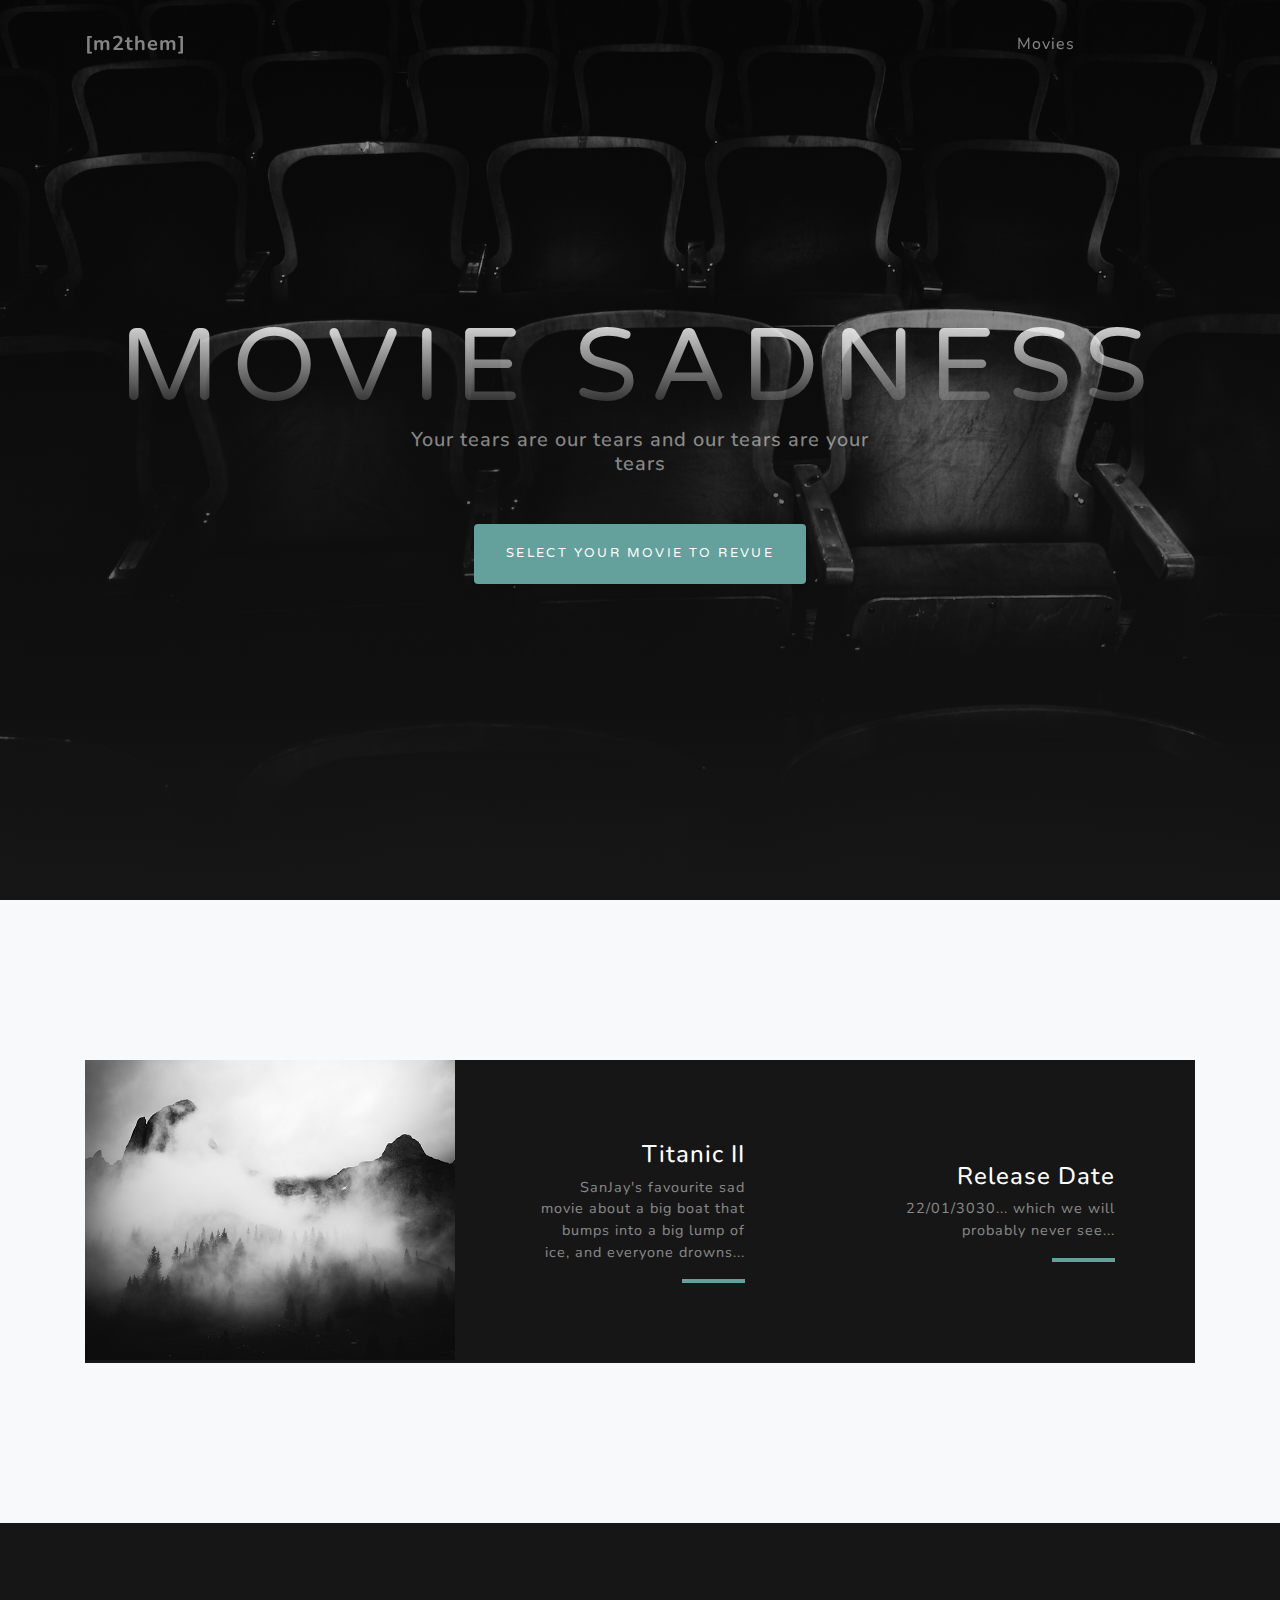
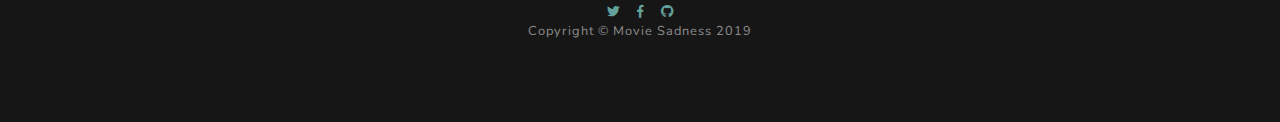
==== src/main/resources/index.html @ c3a39574 "Initial Front end Framework" ====
<!DOCTYPE html>
<html lang="en">

<head>

  <meta charset="utf-8">
  <meta name="viewport" content="width=device-width, initial-scale=1, shrink-to-fit=no">
  <meta name="description" content="">
  <meta name="author" content="">

  <title>Movies</title>

  <!-- Bootstrap core CSS -->
  <link href="vendor/bootstrap/css/bootstrap.min.css" rel="stylesheet">

  <!-- Custom fonts-->
  <link href="vendor/fontawesome-free/css/all.min.css" rel="stylesheet">
  <link href="https://fonts.googleapis.com/css?family=Varela+Round" rel="stylesheet">
  <link href="https://fonts.googleapis.com/css?family=Nunito:200,200i,300,300i,400,400i,600,600i,700,700i,800,800i,900,900i" rel="stylesheet">

  <!-- Custom styles for this template -->
  <link href="css/grayscale.min.css" rel="stylesheet">

</head>

<body id="page-top">

  <!-- Navigation -->
  <nav class="navbar navbar-expand-lg navbar-light fixed-top" id="mainNav">
    <div class="container">
      <a class="navbar-brand js-scroll-trigger" href="#page-top">[m2them]</a>
      <button class="navbar-toggler navbar-toggler-right" type="button" data-toggle="collapse" data-target="#navbarResponsive" aria-controls="navbarResponsive" aria-expanded="false" aria-label="Toggle navigation">
        Menu
        <i class="fas fa-bars"></i>
      </button>
      <div class="collapse navbar-collapse" id="navbarResponsive">
        <ul class="navbar-nav ml-auto">
          <li class="nav-item">
            <a class="nav-link js-scroll-trigger">Movies</a>
          </li>
          <li class="nav-item">
            <a class="nav-link js-scroll-trigger" href="#"></a>
          </li>
          <li class="nav-item">
            <a class="nav-link js-scroll-trigger" href="#"></a>
          </li>
        </ul>
      </div>
    </div>
  </nav>

  <!-- Header -->
  <header class="masthead">
    <div class="container d-flex h-100 align-items-center">
      <div class="mx-auto text-center">
        <h1 class="mx-auto my-0 text-uppercase">Movie Sadness</h1>
        <h2 class="text-white-50 mx-auto mt-2 mb-5">Your tears are our tears and our tears are your tears</h2>
        <a href="#movie-section" class="btn btn-primary js-scroll-trigger">Select your Movie to reVue </a>
      </div>
    </div>
  </header>

  <!-- About Section -->


  <!-- Projects Section -->
  <section id="projects" class="projects-section bg-light">
    <div id="movie-section"class="container">

      <!-- Featured Movie Row
      <div class="row align-items-center no-gutters mb-4 mb-lg-5">
        <div class="col-xl-8 col-lg-7">
          <img class="img-fluid mb-3 mb-lg-0" src="img/bg-masthead.jpg" alt="">
        </div>
        <div class="col-xl-4 col-lg-5">
          <div class="featured-text text-center text-lg-left">
            <h4>Titanic II</h4>
            <p class="text-black-50 mb-0">SanJay's Top Pick Apparently it is about a big ship crashing into an ice-berg, the original sequal...!</p>
          </div>
        </div>
      </div> -->

      <!-- Movie Row  which is the section that wil be repeated with new values being injected by SQL DB-->
        <! -- movie image -->
      <div class="row justify-content-center no-gutters mb-5 mb-lg-0">
        <div class="col-lg-4 order-lg-first">
          <div class="bg-black text-center h-100 project">
            <div class="d-flex h-100">
              <img class="img-fluid" src="img/demo-image-02.jpg" alt="" style="max-height: 300px">
            </div>
          </div>
        </div>
          <! -- movie title and summary? -->
        <div class="col-lg-4 order-lg-first">
          <div class="bg-black text-center h-100 project">
            <div class="d-flex h-100">
              <div class="project-text w-100 my-auto text-center text-lg-right">
                <h4 class="text-white">Titanic II</h4>
                <p class="mb-0 text-white-50">SanJay's favourite sad movie about a big boat that bumps into a big lump of ice, and everyone drowns... </p>
                <hr class="d-none d-lg-block mb-0 mr-0">
              </div>
            </div>
          </div>
        </div>
          <! -- movie release date -->
        <div class="col-lg-4 order-lg-first">
          <div class="bg-black text-center h-100 project">
            <div class="d-flex h-100">
              <div class="project-text w-100 my-auto text-center text-lg-right">
                <h4 class="text-white">Release Date</h4>
                <p class="mb-0 text-white-50"> 22/01/3030... which we will probably never see...</p>
                <hr class="d-none d-lg-block mb-0 mr-0">
              </div>
            </div>
          </div>
        </div>
      </div>
    </div>
  </section>


  <!-- Footer -->
  <footer class="bg-black small text-center text-white-50">
    <div class="container">
      <div class="social d-flex justify-content-center">
        <a href="#" class="mx-2">
          <i class="fab fa-twitter"></i>
        </a>
        <a href="#" class="mx-2">
          <i class="fab fa-facebook-f"></i>
        </a>
        <a href="#" class="mx-2">
          <i class="fab fa-github"></i>
        </a>
      </div>

      Copyright &copy; Movie Sadness 2019
    </div>
  </footer>

  <!-- Bootstrap core JavaScript -->
  <script src="vendor/jquery/jquery.min.js"></script>
  <script src="vendor/bootstrap/js/bootstrap.bundle.min.js"></script>

  <!-- Plugin JavaScript -->
  <script src="vendor/jquery-easing/jquery.easing.min.js"></script>

  <!-- Custom scripts for this template -->
  <script src="js/grayscale.min.js"></script>

</body>

</html>
---- src/main/resources/css/grayscale.min.css ----
/*!
 * Start Bootstrap - Grayscale v5.0.6 (https://startbootstrap.com/template-overviews/grayscale)
 * Copyright 2013-2019 Start Bootstrap
 * Licensed under MIT (https://github.com/BlackrockDigital/startbootstrap-grayscale/blob/master/LICENSE)
 */#mainNav{min-height:56px;background-color:#fff}#mainNav .navbar-toggler{font-size:80%;padding:.75rem;color:#64a19d;border:1px solid #64a19d}#mainNav .navbar-toggler:focus{outline:0}#mainNav .navbar-brand{color:#161616;font-weight:700;padding:.9rem 0}#mainNav .navbar-nav .nav-item:hover{color:fade(white,80%);outline:0;background-color:transparent}#mainNav .navbar-nav .nav-item:active,#mainNav .navbar-nav .nav-item:focus{outline:0;background-color:transparent}@media (min-width:992px){#mainNav{padding-top:0;padding-bottom:0;border-bottom:none;background-color:transparent;-webkit-transition:background-color .3s ease-in-out;transition:background-color .3s ease-in-out}#mainNav .navbar-brand{padding:.5rem 0;color:rgba(255,255,255,.5)}#mainNav .nav-link{-webkit-transition:none;transition:none;padding:2rem 1.5rem;color:rgba(255,255,255,.5)}#mainNav .nav-link:hover{color:rgba(255,255,255,.75)}#mainNav .nav-link:active{color:#fff}#mainNav.navbar-shrink{background-color:#fff}#mainNav.navbar-shrink .navbar-brand{color:#161616}#mainNav.navbar-shrink .nav-link{color:#161616;padding:1.5rem 1.5rem 1.25rem;border-bottom:.25rem solid transparent}#mainNav.navbar-shrink .nav-link:hover{color:#64a19d}#mainNav.navbar-shrink .nav-link:active{color:#467370}#mainNav.navbar-shrink .nav-link.active{color:#64a19d;outline:0;border-bottom:.25rem solid #64a19d}}.masthead{position:relative;width:100%;height:auto;min-height:35rem;padding:15rem 0;background:-webkit-gradient(linear,left top,left bottom,from(rgba(22,22,22,.3)),color-stop(75%,rgba(22,22,22,.7)),to(#161616)),url(../img/bg-peter-lewicki.jpg);background:linear-gradient(to bottom,rgba(22,22,22,.3) 0,rgba(22,22,22,.7) 75%,#161616 100%),url(../img/bg-peter-lewicki.jpg);background-position:center;background-repeat:no-repeat;background-attachment:scroll;background-size:cover}.masthead h1{font-family:'Varela Round';font-size:2.5rem;line-height:2.5rem;letter-spacing:.8rem;background:-webkit-linear-gradient(rgba(255,255,255,.9),rgba(255,255,255,0));-webkit-text-fill-color:transparent;-webkit-background-clip:text}.masthead h2{max-width:20rem;font-size:1rem}@media (min-width:768px){.masthead h1{font-size:4rem;line-height:4rem}}@media (min-width:992px){.masthead{height:100vh;padding:0}.masthead h1{font-size:6.5rem;line-height:6.5rem;letter-spacing:.8rem}.masthead h2{max-width:30rem;font-size:1.25rem}}.btn{-webkit-box-shadow:0 .1875rem .1875rem 0 rgba(0,0,0,.1)!important;box-shadow:0 .1875rem .1875rem 0 rgba(0,0,0,.1)!important;padding:1.25rem 2rem;font-family:'Varela Round';font-size:80%;text-transform:uppercase;letter-spacing:.15rem;border:0}.btn-primary{background-color:#64a19d}.btn-primary:hover{background-color:#4f837f}.btn-primary:focus{background-color:#4f837f;color:#fff}.btn-primary:active{background-color:#467370!important}.about-section{padding-top:10rem;background:-webkit-gradient(linear,left top,left bottom,from(#161616),color-stop(75%,rgba(22,22,22,.9)),to(rgba(22,22,22,.8)));background:linear-gradient(to bottom,#161616 0,rgba(22,22,22,.9) 75%,rgba(22,22,22,.8) 100%)}.about-section p{margin-bottom:5rem}.projects-section{padding:10rem 0}.projects-section .featured-text{padding:2rem}@media (min-width:992px){.projects-section .featured-text{padding:0 0 0 2rem;border-left:.5rem solid #64a19d}}.projects-section .project-text{padding:3rem;font-size:90%}@media (min-width:992px){.projects-section .project-text{padding:5rem}.projects-section .project-text hr{border-color:#64a19d;border-width:.25rem;width:30%}}.signup-section{padding:10rem 0;background:-webkit-gradient(linear,left top,left bottom,from(rgba(22,22,22,.1)),color-stop(75%,rgba(22,22,22,.5)),to(#161616)),url(../img/bg-signup.jpg);background:linear-gradient(to bottom,rgba(22,22,22,.1) 0,rgba(22,22,22,.5) 75%,#161616 100%),url(../img/bg-signup.jpg);background-position:center;background-repeat:no-repeat;background-attachment:scroll;background-size:cover}.signup-section .form-inline input{-webkit-box-shadow:0 .1875rem .1875rem 0 rgba(0,0,0,.1)!important;box-shadow:0 .1875rem .1875rem 0 rgba(0,0,0,.1)!important;padding:1.25rem 2rem;height:auto;font-family:'Varela Round';font-size:80%;text-transform:uppercase;letter-spacing:.15rem;border:0}.contact-section{padding:5rem 0 0}.contact-section .card{border:0;border-bottom:.25rem solid #64a19d}.contact-section .card h4{font-size:.8rem;font-family:'Varela Round';text-transform:uppercase;letter-spacing:.15rem}.contact-section .card hr{border-color:#64a19d;border-width:.25rem;width:3rem}.contact-section .social{margin-top:5rem}.contact-section .social a{text-align:center;height:3rem;width:3rem;background:rgba(255,255,255,.1);border-radius:100%;line-height:3rem;color:rgba(255,255,255,.3)}.contact-section .social a:hover{color:rgba(255,255,255,.5)}.contact-section .social a:active{color:#fff}body{font-family:Nunito;letter-spacing:.0625em}a{color:#64a19d}a:focus,a:hover{text-decoration:none;color:#3c6360}.bg-black{background-color:#161616!important}.bg-primary{background-color:#64a19d!important}.text-primary{color:#64a19d!important}footer{padding:5rem 0}
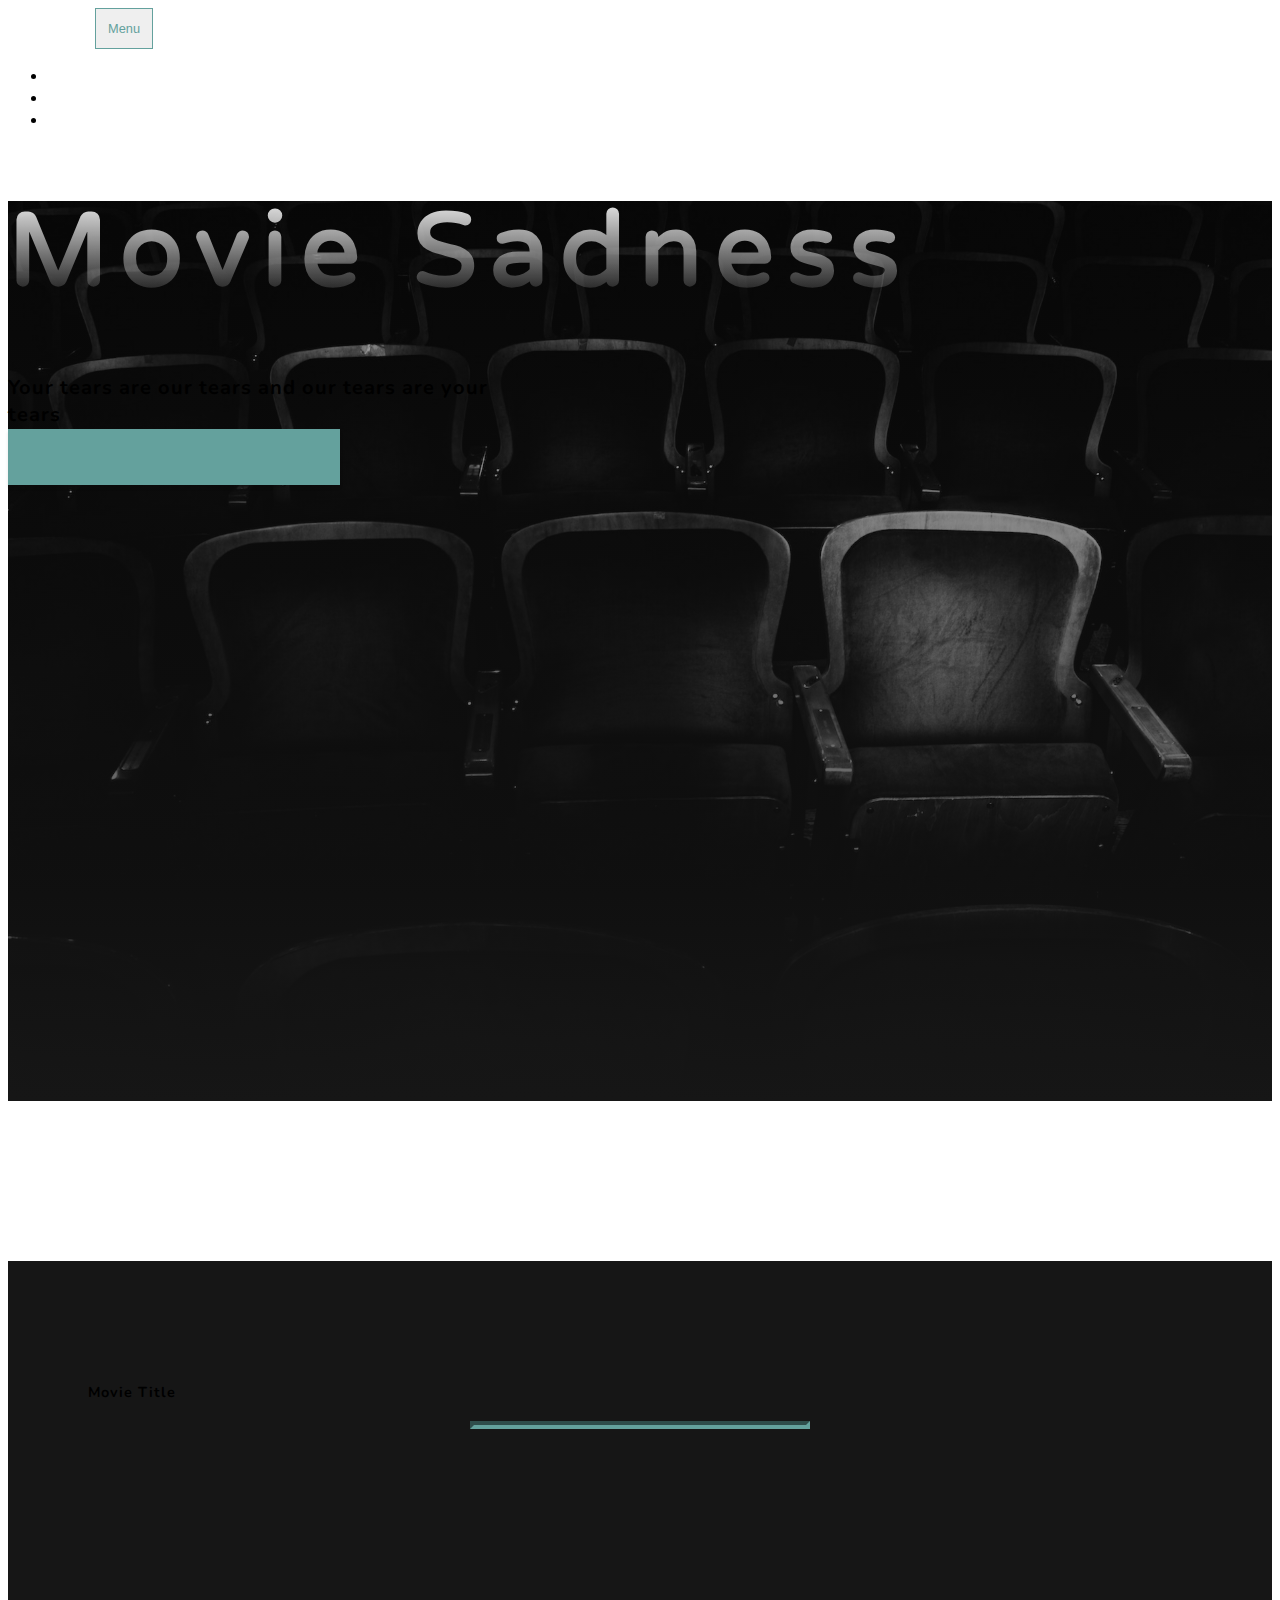
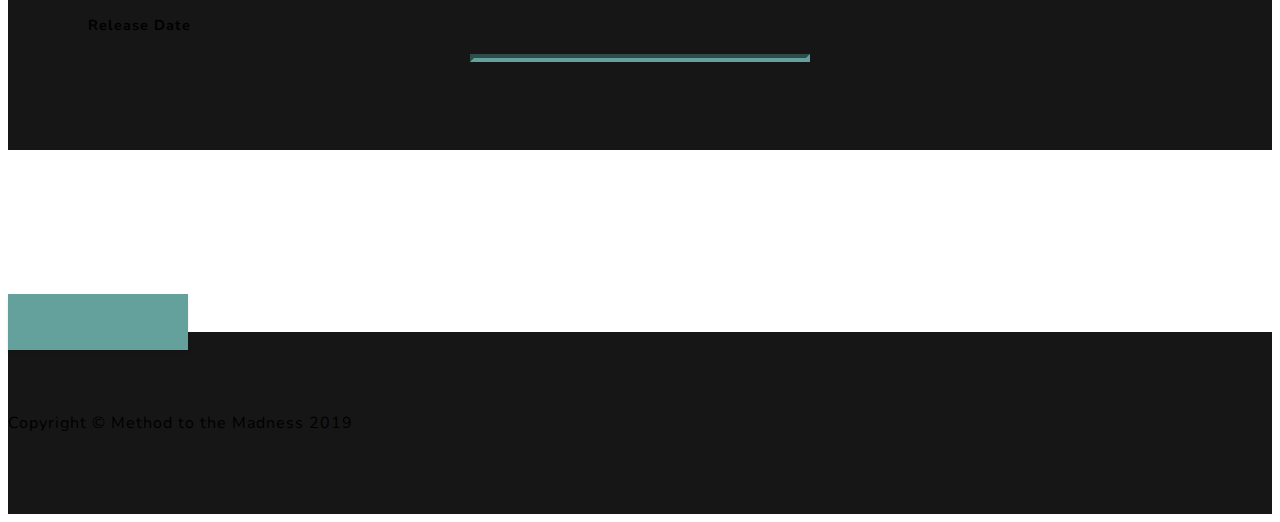
==== commit 2213e069: "replaced resource file" ====
--- a/src/main/resources/index.html
+++ b/src/main/resources/index.html
@@ -1,5 +1,6 @@
 <!DOCTYPE html>
-<html lang="en">
+<html xmlns:th="http://www.thymeleaf.org" xmlns:xsi="http://www.w3.org/2001/XMLSchema-instance"
+      xsi:schemaLocation="http://www.thymeleaf.org " lang="en">
 
 <head>
 
@@ -26,9 +27,9 @@
 <body id="page-top">
 
   <!-- Navigation -->
-  <nav class="navbar navbar-expand-lg navbar-light fixed-top" id="mainNav">
+  <nav class="navbar navbar-expand-lg navbar-light fixed-top" id="mainNav" href="#page-top">
     <div class="container">
-      <a class="navbar-brand js-scroll-trigger" href="#page-top">[m2them]</a>
+      <a class="navbar-brand js-scroll-trigger" href="index.html">[m2them]</a>
       <button class="navbar-toggler navbar-toggler-right" type="button" data-toggle="collapse" data-target="#navbarResponsive" aria-controls="navbarResponsive" aria-expanded="false" aria-label="Toggle navigation">
         Menu
         <i class="fas fa-bars"></i>
@@ -60,12 +61,11 @@
     </div>
   </header>
 
-  <!-- About Section -->
-
+  <main id="movie-section">
 
   <!-- Projects Section -->
-  <section id="projects" class="projects-section bg-light">
-    <div id="movie-section"class="container">
+  <section  id="movies" class="projects-section bg-light">
+    <div th:each="movies:${movie}" id="" class="container"> <!-- this is the div that needs to be repeated for every movie object -->
 
       <!-- Featured Movie Row
       <div class="row align-items-center no-gutters mb-4 mb-lg-5">
@@ -86,7 +86,7 @@
         <div class="col-lg-4 order-lg-first">
           <div class="bg-black text-center h-100 project">
             <div class="d-flex h-100">
-              <img class="img-fluid" src="img/demo-image-02.jpg" alt="" style="max-height: 300px">
+              <img th:src="${movies.getImageURL()}" class="img-fluid" alt="" style="max-height: 300px">
             </div>
           </div>
         </div>
@@ -94,10 +94,10 @@
         <div class="col-lg-4 order-lg-first">
           <div class="bg-black text-center h-100 project">
             <div class="d-flex h-100">
-              <div class="project-text w-100 my-auto text-center text-lg-right">
-                <h4 class="text-white">Titanic II</h4>
-                <p class="mb-0 text-white-50">SanJay's favourite sad movie about a big boat that bumps into a big lump of ice, and everyone drowns... </p>
-                <hr class="d-none d-lg-block mb-0 mr-0">
+              <div class="project-text w-100 my-auto text-center text-lg-center">
+                <h4 class="text-white">Movie Title</h4>
+                <p th:text="${movies.getTitle()}" class="mb-0 text-white-50"></p>
+                <hr class="d-none d-lg-block mb-0 ">
               </div>
             </div>
           </div>
@@ -106,17 +106,29 @@
         <div class="col-lg-4 order-lg-first">
           <div class="bg-black text-center h-100 project">
             <div class="d-flex h-100">
-              <div class="project-text w-100 my-auto text-center text-lg-right">
-                <h4 class="text-white">Release Date</h4>
-                <p class="mb-0 text-white-50"> 22/01/3030... which we will probably never see...</p>
-                <hr class="d-none d-lg-block mb-0 mr-0">
+              <div class="project-text w-100 my-auto text-center text-lg-center">
+                <h4  class="text-white">Release Date</h4>
+                <p th:text="${movies.getRelease()}" class="mb-0 text-white-50"> </p>
+                <hr class="d-none d-lg-block mb-0 ">
               </div>
             </div>
           </div>
         </div>
       </div>
+
+    </div><!-- closes movie row -->
+
+  </section>
+
+  <section class="bg-light">
+    <div class="container d-flex h-100 align-items-center">
+      <div class="mx-auto text-center">
+        <a href="#page-top" class="btn btn-primary js-scroll-trigger">Back to Top </a>
+      </div>
     </div>
   </section>
+
+  </main>
 
 
   <!-- Footer -->
@@ -134,7 +146,8 @@
         </a>
       </div>
 
-      Copyright &copy; Movie Sadness 2019
+      Copyright &copy; Method to the Madness 2019
+
     </div>
   </footer>
 
